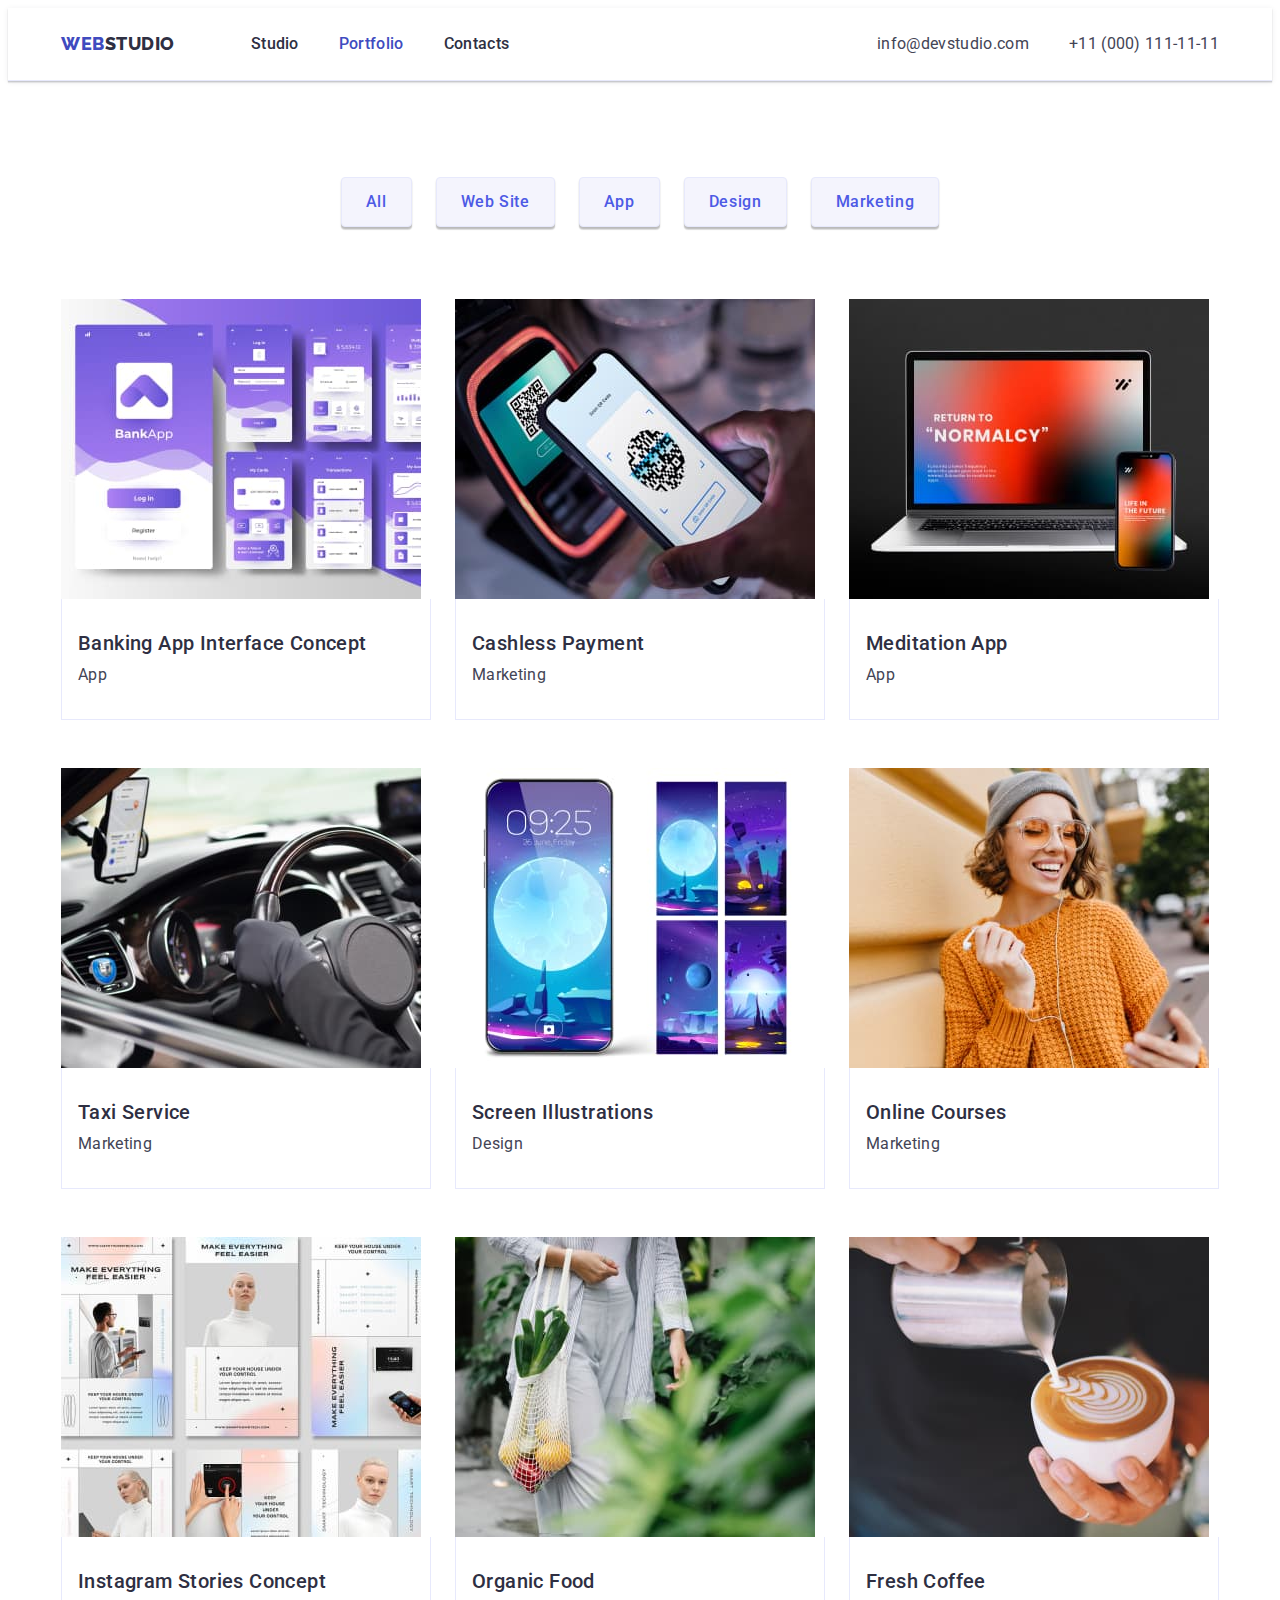
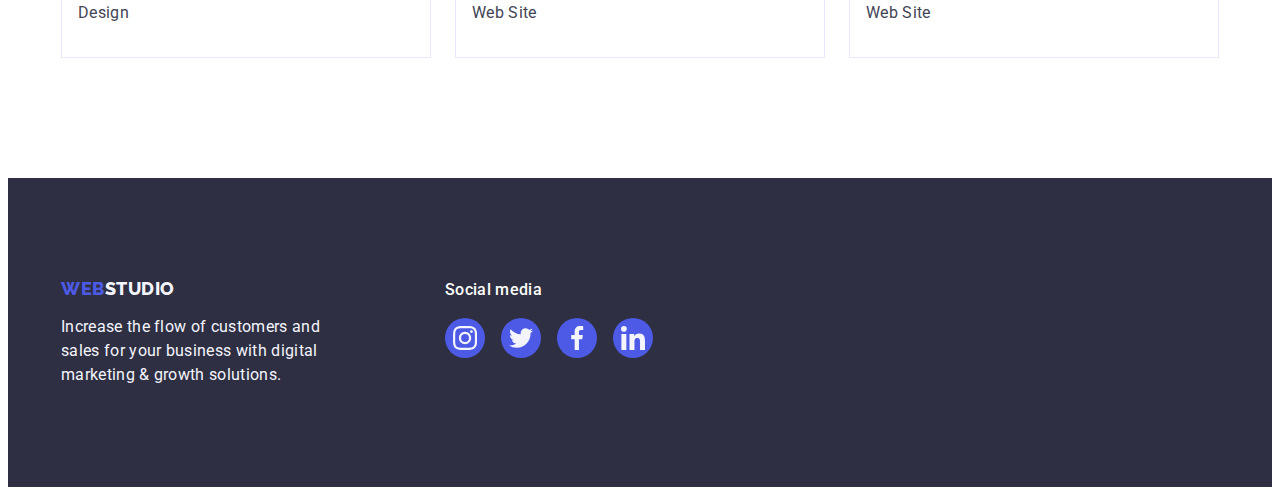
==== portfolio.html @ 147f6ba3 "Initial commit" ====
<!doctype html>
<html lang="en">
<head>
    <meta charset="UTF-8">
    <meta name="viewport" content="width=device-width, initial-scale=1.0">
    <link rel="preconnect" href="https://fonts.googleapis.com">
    <link rel="preconnect" href="https://fonts.gstatic.com" crossorigin>
    <link
            href="https://fonts.googleapis.com/css2?family=Raleway:wght@800&family=Roboto:wght@400;500;700;900&display=swap"
            rel="stylesheet"
    >
    <link
            rel="stylesheet"
            href="https://cdnjs.cloudflare.com/ajax/libs/modern-normalize/2.0.0/modern-normalize.min.css"
            integrity="sha512-4xo8blKMVCiXpTaLzQSLSw3KFOVPWhm/TRtuPVc4WG6kUgjH6J03IBuG7JZPkcWMxJ5huwaBpOpnwYElP/m6wg=="
            crossorigin="anonymous"
            referrerpolicy="no-referrer"
    />
    <link href="./css/styles.css" rel="stylesheet">
    <title>Portfolio</title>
</head>
<body>
<header class="header">
    <div class="header-container container">
        <nav class="header-nav">
            <a href="./index.html" class="logo-header-link logo-link link">
                Web<span class="header-logo-accent">Studio</span>
            </a>
            <ul class="header-nav-list list">
                <li class="header-nav-list-item">
                    <a class="header-link link" href="./index.html">Studio</a>
                </li>
                <li class="header-nav-list-item">
                    <a class="header-link-accent header-link link" href="./portfolio.html">Portfolio</a>
                </li>
                <li class="header-nav-list-item">
                    <a class="header-link link" href="">Contacts</a>
                </li>
            </ul>
        </nav>
        <address class="address">
            <ul class="address-list list">
                <li><a class="address-link link" href="mailto:info@devstudio.com">info@devstudio.com</a></li>
                <li><a class="address-link link" href="tel:+110001111111">+11 (000) 111-11-11</a></li>
            </ul>
        </address>
    </div>
</header>

<main>
    <section class="portfolio">
        <div class="container">
            <h1 class="visually-hidden">Portfolio</h1>
            <ul class="btn-list list">
                <li class="portfolio-btn-item">
                    <button type="button" class="portfolio-btn btn">All</button>
                </li>
                <li class="portfolio-btn-item">
                    <button type="button" class="portfolio-btn btn">Web Site</button>
                </li>
                <li class="portfolio-btn-item">
                    <button type="button" class="portfolio-btn btn">App</button>
                </li>
                <li class="portfolio-btn-item">
                    <button type="button" class="portfolio-btn btn">Design</button>
                </li>
                <li class="portfolio-btn-item">
                    <button type="button" class="portfolio-btn btn">Marketing</button>
                </li>
            </ul>
            <ul class="portfolio-list list">
                <li class="portfolio-item">
                    <a class="portfolio-link link" href="">
                        <div class="portfolio-image-container">
                            <img src="./images/portfolio/img-2.jpg" alt="banking app" width="360" height="300">
                            <p class="portfolio-additional-text">
                                14 Stylish and User-Friendly App Design Concepts · Task Manager App · Calorie Tracker App · Exotic Fruit Ecommerce App · Cloud Storage App
                            </p>
                        </div>
                        <div class="portfolio-item-container">
                            <h2 class="portfolio-subtitle subtitle">Banking App Interface Concept</h2>
                            <p class="portfolio-item-text text">App</p>
                        </div>
                    </a>
                </li>
                <li class="portfolio-item">
                    <a class="portfolio-link link" href="">
                        <div class="portfolio-image-container">
                            <img src="./images/portfolio/img-1.jpg" alt="payment image" width="360" height="300">
                            <p class="portfolio-additional-text">
                                 14 Stylish and User-Friendly App Design Concepts · Task Manager App · Calorie Tracker App · Exotic Fruit Ecommerce App · Cloud Storage App
                            </p>
                        </div>
                        <div class="portfolio-item-container">
                            <h2 class="portfolio-subtitle subtitle">Cashless Payment</h2>
                            <p class="portfolio-item-text text">Marketing</p>
                        </div>
                    </a>
                </li>
                <li class="portfolio-item">
                    <a class="portfolio-link link" href="">
                        <div class="portfolio-image-container">
                            <img src="./images/portfolio/img.jpg" alt="meditation app image" width="360" height="300">
                            <p class="portfolio-additional-text">
                                 14 Stylish and User-Friendly App Design Concepts · Task Manager App · Calorie Tracker App · Exotic Fruit Ecommerce App · Cloud Storage App
                            </p>
                        </div>
                         <div class="portfolio-item-container">
                             <h2 class="portfolio-subtitle subtitle">Meditation App</h2>
                            <p class="portfolio-item-text text">App</p>
                        </div>
                    </a>
                </li>
                <li class="portfolio-item">
                    <a class="portfolio-link link" href="">
                        <div class="portfolio-image-container">
                            <img src="./images/portfolio/img-5.jpg" alt="car image" width="360" height="300">
                            <p class="portfolio-additional-text">
                                 14 Stylish and User-Friendly App Design Concepts · Task Manager App · Calorie Tracker App · Exotic Fruit Ecommerce App · Cloud Storage App
                            </p>
                        </div>
                         <div class="portfolio-item-container">
                             <h2 class="portfolio-subtitle subtitle">Taxi Service</h2>
                            <p class="portfolio-item-text text">Marketing</p>
                        </div>
                    </a>
                </li>
                <li class="portfolio-item">
                    <a class="portfolio-link link" href="">
                        <div class="portfolio-image-container">
                            <img src="./images/portfolio/img-4.jpg" alt="screen phone image" width="360" height="300">
                            <p class="portfolio-additional-text">
                                 14 Stylish and User-Friendly App Design Concepts · Task Manager App · Calorie Tracker App · Exotic Fruit Ecommerce App · Cloud Storage App
                            </p>
                        </div>
                         <div class="portfolio-item-container">
                             <h2 class="portfolio-subtitle subtitle">Screen Illustrations</h2>
                            <p class="portfolio-item-text text">Design</p>
                        </div>
                    </a>
                </li>
                <li class="portfolio-item">
                    <a class="portfolio-link link" href="">
                        <div class="portfolio-image-container">
                            <img src="./images/portfolio/img-3.jpg" alt="girl" width="360" height="300">
                            <p class="portfolio-additional-text">
                                 14 Stylish and User-Friendly App Design Concepts · Task Manager App · Calorie Tracker App · Exotic Fruit Ecommerce App · Cloud Storage App
                            </p>
                        </div>
                         <div class="portfolio-item-container">
                             <h2 class="portfolio-subtitle subtitle">Online Courses</h2>
                            <p class="portfolio-item-text text">Marketing</p>
                        </div>
                    </a>
                </li>
                <li class="portfolio-item">
                    <a class="portfolio-link link" href="">
                        <div class="portfolio-image-container">
                            <img src="./images/portfolio/img-7.jpg" alt="isntagram stories" width="360" height="300">
                            <p class="portfolio-additional-text">
                                 14 Stylish and User-Friendly App Design Concepts · Task Manager App · Calorie Tracker App · Exotic Fruit Ecommerce App · Cloud Storage App
                            </p>
                        </div>
                         <div class="portfolio-item-container">
                             <h2 class="portfolio-subtitle subtitle">Instagram Stories Concept</h2>
                            <p class="portfolio-item-text text">Design</p>
                        </div>
                    </a>
                </li>
                <li class="portfolio-item">
                    <a class="portfolio-link link" href="">
                        <div class="portfolio-image-container">
                            <img src="./images/portfolio/img-6.jpg" alt="food in bag" width="360" height="300">
                            <p class="portfolio-additional-text">
                                 14 Stylish and User-Friendly App Design Concepts · Task Manager App · Calorie Tracker App · Exotic Fruit Ecommerce App · Cloud Storage App
                            </p>
                        </div>
                         <div class="portfolio-item-container">
                             <h2 class="portfolio-subtitle subtitle">Organic Food</h2>
                            <p class="portfolio-item-text text">Web Site</p>
                        </div>
                    </a>
                </li>
                <li class="portfolio-item">
                    <a class="portfolio-link link" href="">
                        <div class="portfolio-image-container">
                            <img src="./images/portfolio/img-8.jpg" alt="coffee in cap" width="360" height="300">
                            <p class="portfolio-additional-text">
                                 14 Stylish and User-Friendly App Design Concepts · Task Manager App · Calorie Tracker App · Exotic Fruit Ecommerce App · Cloud Storage App
                            </p>
                        </div>
                         <div class="portfolio-item-container">
                             <h2 class="portfolio-subtitle subtitle">Fresh Coffee</h2>
                            <p class="portfolio-item-text text">Web Site</p>
                        </div>
                    </a>
                </li>
            </ul>
        </div>
    </section>
</main>

<footer class="footer">
    <div class="footer-container container">
        <div class="footer-info">
            <a class="footer-logo-link logo-link link" href="./index.html">
                Web<span class="footer-logo-accent">Studio</span>
            </a>
            <p class="footer-text">
                Increase the flow of customers and sales for your business with digital marketing & growth solutions.
            </p>
        </div>
        <div class="footer-social">
            <p class="social-text">Social media</p>
            <ul class="social-list-footer">
                <li class="social-item">
                    <a class="social-footer-link link" target="_blank" href="/">
                        <svg class="footer-social-icon" width="24" height="24">
                            <use href="./images/icons.svg#icon-instagram"></use>
                        </svg>
                    </a>
                </li>
                <li class="social-item">
                    <a class="social-footer-link link" target="_blank" href="/">
                        <svg class="footer-social-icon" width="24" height="24">
                            <use href="./images/icons.svg#icon-twitter"></use>
                        </svg>
                    </a>
                </li>
                <li class="social-item">
                    <a class="social-footer-link link" target="_blank" href="/">
                        <svg class="footer-social-icon" width="24" height="24">
                            <use href="./images/icons.svg#icon-facebook"></use>
                        </svg>
                    </a>
                </li>
                <li class="social-item">
                    <a class="social-footer-link link" target="_blank" href="/">
                        <svg class="footer-social-icon" width="24" height="24">
                            <use href="./images/icons.svg#icon-linkedin"></use>
                        </svg>
                    </a>
                </li>
            </ul>
        </div>
    </div>
</footer>
</body>
</html>
---- css/styles.css ----
:root {
    --navyblue-cl: #2E2F42;
    --iris-cl: #4D5AE5;
    --ocaen-cl: #404BBF;
    --slate-cl: #434455;
    --white-cl: #FFFFFF;
    --cloud-cl: #F4F4FD;
    --cornflower-cl: #E7E9FC;
    --bg-grey: #2E2F42B2;
    --light-slate: #8E8F99;
    --greean-cl: #31D0AA;
    --dairy-cl: #FCFCFC;

    --main-font: Roboto, sans-serif;
    --secondary-font: Raleway, sans-serif;
}

h1,
h2,
h3,
h4,
h5,
h6,
p {
    margin: 0;
}
ul,
ol {
    list-style: none;
    padding: 0;
    margin: 0;
}

body {
    color: var(--slate-cl);
    font-family: var(--main-font);
    background-color: var(--white-cl);
}

/**
  RESET
 */

address {
    font-style: normal;
}

img {
    display: block;
    max-width: 100%;
    height: auto;
}

.link {
    text-decoration: none;
    color: currentColor;
}

.list {
    list-style: none;
}

.btn {
    font-family: inherit;
    cursor: pointer;
    color: currentColor;
    line-height: 1.5;
    letter-spacing: 0.04em;
    font-weight: 500;
    text-align: center;
    font-size: 16px;
}


.logo-link {
    font-family: var(--secondary-font);
    font-size: 18px;
    font-weight: 800;
    line-height: 1.17;
    letter-spacing: 0.03em;
    text-transform: uppercase;
    color: var(--iris-cl);
}

.logo-accent {
    color: var(--iris-cl);
}

.subtitle {
    font-size: 20px;
    font-weight: 500;
    line-height: 1.2;
    letter-spacing: 0.02em;
}

.text {
    color: var(--slate-cl);
    line-height: 1.5;
    letter-spacing: 0.02em;
}

.container {
    width: 1158px;
    padding: 0 15px;
    margin: 0 auto;
}

.visually-hidden {
    position: absolute;
    width: 1px;
    height: 1px;
    margin: -1px;
    border: 0;
    padding: 0;
    white-space: nowrap;
    clip-path: inset(100%);
    clip: rect(0 0 0 0);
    overflow: hidden;
}

/**
  HEADER
 */
.header {
    border-bottom: 1px solid var(--cornflower-cl);
    box-shadow: 0 2px 1px rgba(46, 47, 66, 0.08), 0 1px 1px rgba(46, 47, 66, 0.16), 0 1px 6px rgba(46, 47, 66, 0.08);
}

.header-container {
    display: flex;
    align-items: center;
    padding: 0 15px;
}

.header-nav {
    display: flex;
    align-items: center;
    margin-right: auto;
}

.header-nav-list {
    display: flex;
    gap: 40px;
}

.header-nav-list-item {
    font-weight: 500;
    line-height: 1.5;
    letter-spacing: 0.02em;
}

.logo-header-link {
    margin-right: 76px;
    color: var(--ocaen-cl);
}


.address-list {
    display: flex;
    gap: 40px;
}

.address-link {
    line-height: 1.5;
    letter-spacing: 0.02em;
    transition: color 250ms cubic-bezier(0.4, 0, 0.2, 1);
}

.header-link {
    color: var(--navyblue-cl);
    transition: color 250ms cubic-bezier(0.4, 0, 0.2, 1);
    display: block;
    padding: 24px 0;
    position: relative;
}

.header-link::after {
    content: '';
    position: absolute;
    left: 0;
    bottom: -1px;

    display: block;
    height: 4px;
    background-color: var(--ocaen-cl);
    border-radius: 2px;
}

.header-link-accent {
    color: var(--ocaen-cl);
}

.address-link:hover,
.address-link:focus,
.header-link:hover,
.header-link:focus {
    color: var(--ocaen-cl);
}

.header-logo-accent {
    color: var(--navyblue-cl);
}

/**
  FOOTER
 */
.footer {
    background-color: var(--navyblue-cl);
    padding: 100px 0;
}

.footer-text {
    color: var(--cloud-cl);
    line-height: 1.5;
    letter-spacing: 0.02em;
    max-width: 264px
}

.footer-logo-accent {
    color: var(--cloud-cl);
}

.footer-logo-link {
    display: inline-block;
    margin-bottom: 16px;
}

.footer-container {
    display: flex;
    align-items: baseline;
}

.footer-info {
    margin-right: 120px;
}

.social-list-footer {
    display: flex;
    gap: 16px;
    justify-content: center;
}

.social-footer-link{
    width: 40px;
    height: 40px;

    border-radius: 50%;
    background-color: var(--iris-cl);
    display: flex;
    align-items: center;
    justify-content: center;

    transition: background-color 250ms cubic-bezier(0.4, 0, 0.2, 1);;
}

.social-footer-link:hover,
.social-footer-link:focus{
    background-color: var(--greean-cl);
}

.social-text {
    font-family: var(--main-font);
    color: var(--white-cl);
    line-height: 1.5;
    letter-spacing: 0.02em;
    font-weight: 500;

    margin-bottom: 16px;
}

.footer-social-icon {
    fill: var(--cloud-cl);
}

/**
   MODAL
 */
.backdrop {
    position: fixed;
    top: 0;
    left: 0;
    width: 100%;
    height: 100%;
    background-color: rgba(46, 47, 66, 0.4);
    transition: opacity 250ms cubic-bezier(0.4, 0, 0.2, 1), visibility 250ms cubic-bezier(0.4, 0, 0.2, 1);
}

.is-hidden {
    opacity: 0;
    visibility: hidden;
    pointer-events: none;
}

.modal {
    position: absolute;
    top: 50%;
    left: 50%;
    background-color: var(--dairy-cl);
    min-height: 584px;
    min-width: 408px;
    box-shadow: 0 1px 1px rgba(0, 0, 0, 0.14), 0 1px 3px rgba(0, 0, 0, 0.12), 0 2px 1px rgba(0, 0, 0, 0.2);
    border-radius: 4px;
    transition: transform 250ms cubic-bezier(0.4, 0, 0.2, 1);
    transform: translate(-50%, -50%) scale(1);
}

.modal-btn {
    position: absolute;
    width: 24px;
    height: 24px;
    top: 24px;
    right: 24px;
    background-color: var(--cornflower-cl);

    display: flex;
    align-items: center;
    justify-content: center;
    padding: 0;
    cursor: pointer;
    transition: background-color 250ms cubic-bezier(0.4, 0, 0.2, 1), border 250ms cubic-bezier(0.4, 0, 0.2, 1);

    border-radius: 50%;
    border: 1px solid rgba(0, 0, 0, 0.1);
}

.modal-btn-icon {
    fill: var(--navyblue-cl);
    transition: fill 250ms cubic-bezier(0.4, 0, 0.2, 1);
}

.modal-btn:hover,
.modal-btn:focus {
    background-color: var(--ocaen-cl);
    border: none;
}

.modal-btn:hover .modal-btn-icon,
.modal-btn:focus .modal-btn-icon {
    fill: var(--white-cl)
}

/**
  |============================
  | STUDIO styles
  |============================
*/
.studio-title {
    text-align: center;
    font-size: 36px;
    line-height: 1.11;
    letter-spacing: 0.02em;
    text-transform: capitalize;
    color: var(--navyblue-cl);
    margin-bottom: 72px;
}

/**
   HERO
 */
.hero {
    max-width: 1440px;
    color: var(--white-cl);
    padding: 188px 0;
    margin: auto;

    background-color: var(--bg-grey);
    background-image: linear-gradient(rgba(46, 47, 66, 0.70), rgba(46, 47, 66, 0.70)),
    url('../images/studio/hero-bg.jpg');
    background-repeat: no-repeat;
    background-position: center;
    background-size: cover;
}

.hero-title {
    font-size: 56px;
    font-style: normal;
    line-height: 1.07;
    letter-spacing: 0.02em;
    text-align: center;
    margin-bottom: 48px;
    margin-left: auto;
    margin-right: auto;
    max-width: 496px;
}

.hero-btn {
    display: block;
    background-color: var(--iris-cl);
    min-width: 169px;
    height: 56px;
    border-radius: 4px;
    margin: 0 auto;
    border: none;
    transition: background-color 250ms cubic-bezier(0.4, 0, 0.2, 1);
}

.hero-btn:hover,
.hero-btn:focus {
    background-color: var(--ocaen-cl);
}

/**
   FEATURE
 */
.feature{
    padding: 120px 0;
}

.feature-subtitle {
    color: var(--navyblue-cl);
    margin-bottom: 8px;
}

.feature-list {
    display: flex;
    gap: 24px;
}

.feature-item {
    width: calc((100% - 72px) / 4);
}

.feature-icon-container{
    display: flex;
    align-items: center;
    justify-content: center;
    height: 112px;
    background-color: var(--cloud-cl);
    border-radius: 4px;
    margin-bottom: 8px;
}

/**
   ACTION
 */
.action{
    padding-bottom: 120px;
}

.action-list {
    display: flex;
    gap: 24px;
}

.action-item {
    width: calc((100% - 48px) / 3);
}

/**
  TEAM
 */

.team {
    background-color: var(--cloud-cl);
    padding: 120px 0;
}

.team-item {
    background-color: var(--white-cl);
    box-shadow: 0 1px 6px rgba(46, 47, 66, 0.08), 0 1px 1px rgba(46, 47, 66, 0.16), 0 2px 1px rgba(46, 47, 66, 0.08);
}

.team-subtitle {
    text-align: center;
    color: var(--navyblue-cl);
    margin-bottom: 8px;
}

.team-text {
    text-align: center;
    margin-bottom: 8px;
}

.team-list {
    display: flex;
    gap: 24px;
}

.team-item {
    width: calc((100% - 72px) / 4);
    border-radius: 0 0 4px 4px;
}

.team-container {
    padding: 32px 0;
}

.social-list {
    display: flex;
    gap: 24px;
    justify-content: center;
}

.social-item {
    width: 40px;
    height: 40px;
}

.social-link {
    width: 100%;
    height: 100%;
    background-color: var(--iris-cl);
    border-radius: 50%;
    display: flex;
    align-items: center;
    justify-content: center;
    transition: background-color 250ms cubic-bezier(0.4, 0, 0.2, 1);
}

.social-link:hover,
.social-link:focus{
    background-color: var(--ocaen-cl);
}

.social-icon {
    fill: var(--cloud-cl);
}

/**
   Customers
 */
.customers{
    padding: 120px 0;
}

.customers-list {
    display: flex;
    gap: 24px;

}

.customers-item {
    width: calc((100% - 120px) / 6);
    height: 88px;
}

.customers-link {
    color: var(--light-slate);
    display: flex;
    justify-content: center;
    align-items: center;

    border: 1px solid var(--light-slate);
    border-radius: 4px;
    width: 100%;
    height: 100%;

    transition: border-color 250ms cubic-bezier(0.4, 0, 0.2, 1), color 250ms cubic-bezier(0.4, 0, 0.2, 1);
}

.customers-link:focus,
.customers-link:hover {
    border-color: var(--ocaen-cl);
    color: var(--ocaen-cl);
}

.customers-icon {
    fill: currentColor;
}


/**
  |============================
  | PORTFOLIO styles
  |============================
*/

/**
PORTFOLIO
 */
.portfolio {
    padding-top: 96px;
    padding-bottom: 120px;
}

/**
  FILTERS
 */
.btn-list {
    display: flex;
    justify-content: center;
    gap: 24px;
    margin-bottom: 72px
}

.portfolio-btn {
    color: var(--iris-cl);
    background-color: var(--cloud-cl);
    padding: 12px 24px;
    border: 1px solid var(--cornflower-cl);
    border-radius: 4px;
    box-shadow: 0 3px 1px rgba(0, 0, 0, 0.1), 0 2px 1px rgba(0, 0, 0, 0.08), 0 2px 2px rgba(0, 0, 0, 0.12);

    transition: color 250ms cubic-bezier(0.4, 0, 0.2, 1), background-color 250ms cubic-bezier(0.4, 0, 0.2, 1), border-color 250ms cubic-bezier(0.4, 0, 0.2, 1), box-shadow 250ms cubic-bezier(0.4, 0, 0.2, 1);
}

.portfolio-subtitle {
    color: var(--navyblue-cl);
    margin-bottom: 8px;
}


.portfolio-btn:hover,
.portfolio-btn:focus {
    background-color: var(--ocaen-cl);
    color: var(--white-cl);
    border: 1px solid transparent;
}

/**
   LIST
 */
.portfolio-list {
    display: flex;
    flex-wrap: wrap;
    column-gap: 24px;
    row-gap: 48px;
}

.portfolio-item {
    width: calc((100% - 48px) / 3);
}

.portfolio-link {
    display: block;
    transition: box-shadow 250ms cubic-bezier(0.4, 0, 0.2, 1);
}

.portfolio-link:focus,
.portfolio-link:hover {
    box-shadow: 0 1px 6px rgba(46, 47, 66, 0.08), 0 1px 1px rgba(46, 47, 66, 0.16), 0 2px 1px rgba(46, 47, 66, 0.08);
}

.portfolio-item-container {
    padding: 32px 16px;
    border: 1px solid var(--cornflower-cl);
    border-top: none;
}

.portfolio-image-container {
    position: relative;
    overflow: hidden;
}

.portfolio-additional-text {
    position: absolute;
    top: 0;

    color: var(--cloud-cl);
    background-color: var(--iris-cl);

    font-weight: 400;
    line-height: 1.5;
    letter-spacing: 0.02em;

    width: 100%;
    height: 100%;
    padding: 40px 32px;
    transform: translateY(100%);

    transition: transform 250ms cubic-bezier(0.4, 0, 0.2, 1);
}

.portfolio-link:focus .portfolio-additional-text,
.portfolio-link:hover .portfolio-additional-text {
    transform: translateY(0%);
}
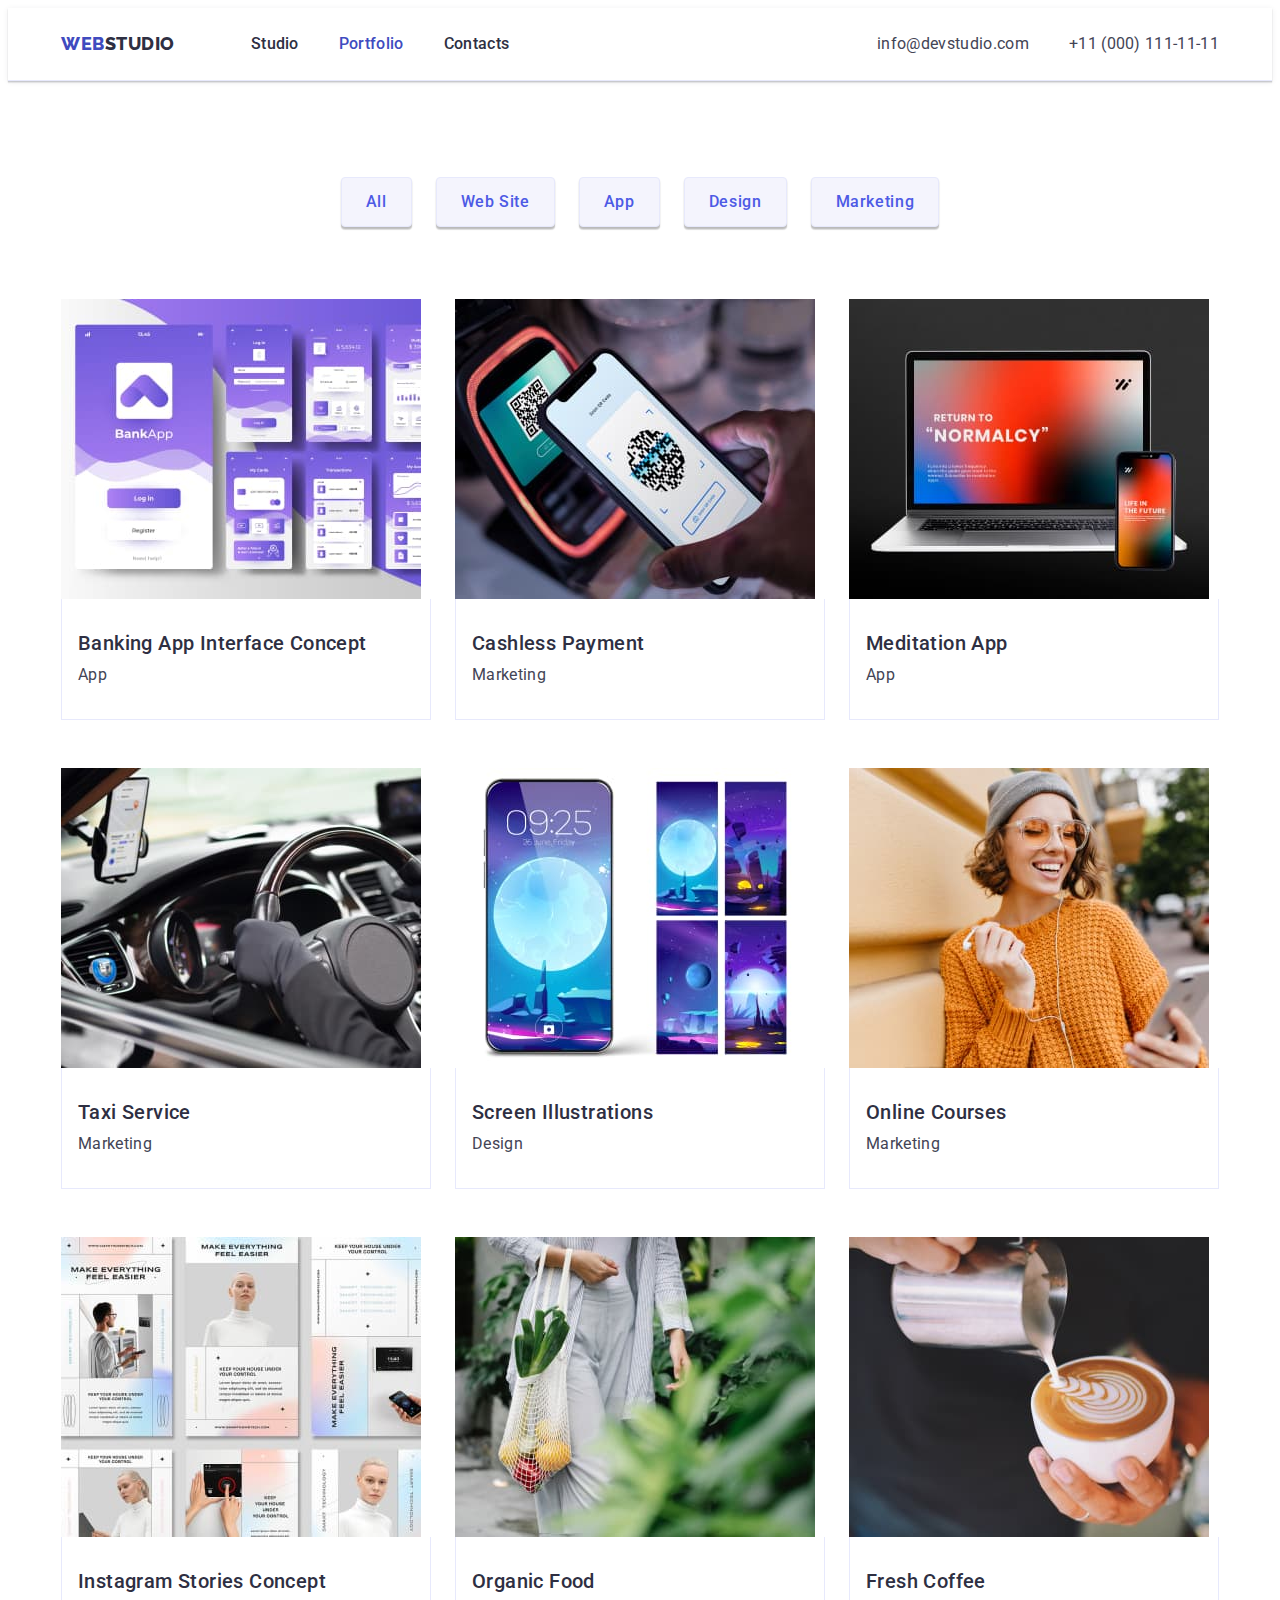
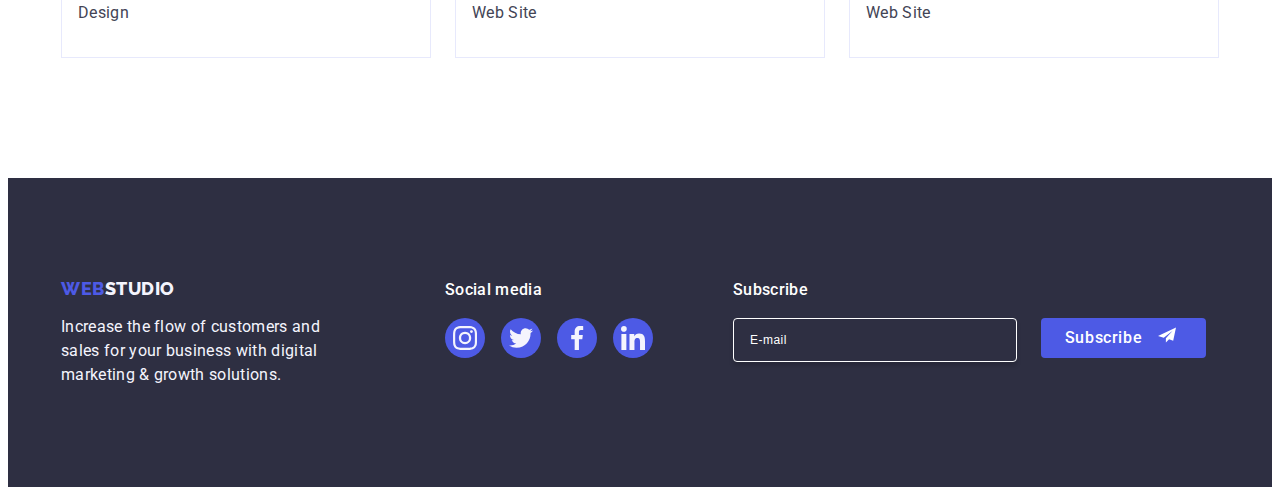
==== commit 437ad3c6: "add fixes" ====
--- a/portfolio.html
+++ b/portfolio.html
@@ -243,6 +243,20 @@
                 </li>
             </ul>
         </div>
+        <div class="footer-subscription">
+            <p class="footer-subscription-title">Subscribe</p>
+            <form class="footer-form" name="subscription-form">
+                <label class="footer-form-label">
+                    <input type="email" class="footer-form-input" name="email" placeholder="E-mail">
+                </label>
+                <button class="footer-form-btn btn" type="submit">
+                    Subscribe
+                    <svg class="footer-subscription-icon" width="24" height="24">
+                        <use href="./images/icons.svg#icon-subscription"></use>
+                    </svg>
+                </button>
+            </form>
+        </div>
     </div>
 </footer>
 </body>
--- a/css/styles.css
+++ b/css/styles.css
@@ -272,10 +272,72 @@
     fill: var(--cloud-cl);
 }
 
+.footer-subscription {
+    color: var(--white-cl);
+    margin-left: 80px;
+}
+
+.footer-subscription-title {
+    margin-bottom: 16px;
+    font-weight: 500;
+    line-height: 1.5;
+    letter-spacing: 0.02em;
+}
+
+.footer-form {
+    display: flex;
+    gap: 24px;
+}
+
+.footer-form-input {
+    width: 264px;
+    height: 40px;
+
+    border-radius: 4px;
+    border: 1px solid var(--white-cl);
+    box-shadow: 0 4px 4px 0 rgba(0, 0, 0, 0.15);
+
+    padding-left: 16px;
+
+    font-size: 12px;
+    line-height: 1.5;
+    letter-spacing: 0.04em;
+
+    background-color: transparent;
+
+    color: var(--white-cl);
+}
+
+.footer-form-input::placeholder {
+    color: var(--white-cl);
+}
+
+.footer-form-btn {
+    background-color: var(--iris-cl);
+    border-radius: 4px;
+    border: none;
+
+    min-width: 165px;
+    height: 40px;
+    display: flex;
+    justify-content: center;
+    align-items: center;
+
+    line-height: 1.5;
+    letter-spacing: 0.04em;
+}
+
+.footer-subscription-icon {
+    margin-left: 16px;
+    fill: currentColor;
+}
+
+
 /**
    MODAL
  */
 .backdrop {
+    padding: 72px 24px 24px 24px;
     position: fixed;
     top: 0;
     left: 0;
@@ -339,6 +401,139 @@
     fill: var(--white-cl)
 }
 
+.modal-title {
+    height: 24px;
+
+    margin-bottom: 16px;
+
+    color: var(--navyblue-cl);
+    text-align: center;
+
+    font-weight: 500;
+    line-height: 1.5;
+    letter-spacing: 0.02em;
+}
+
+.modal-form-field {
+    margin-bottom: 8px;
+
+}
+
+.modal-form-label {
+    display: block;
+    margin-bottom: 4px;
+    color: var(--light-slate);
+
+    font-size: 12px;
+    font-style: normal;
+    font-weight: 400;
+    line-height: 1.17;
+    letter-spacing: 0.04em;
+}
+
+.modal-form-input-container {
+    position: relative;
+}
+
+.modal-form-input {
+    width: 100%;
+    height: 40px;
+    border-radius: 4px;
+    border: 1px solid rgba(46, 47, 66, 0.4);
+    background-color: transparent;
+    padding-left: 38px;
+    outline: transparent;
+    transition: border-color 250ms cubic-bezier(0.4, 0, 0.2, 1);
+}
+
+.modal-form-input:focus {
+    border-color: var(--iris-cl);
+}
+
+.modal-form-icon {
+    left: 16px;
+    top: 50%;
+    fill: var(--navyblue-cl);
+    position: absolute;
+    transform: translateY(-50%);
+    transition: fill 250ms cubic-bezier(0.4, 0, 0.2, 1);
+}
+
+.modal-form-input:focus .modal-form-icon {
+    fill: var(--iris-cl);
+}
+
+.modal-form-comment {
+    width: 100%;
+    height: 120px;
+
+    font-size: 12px;
+    letter-spacing: 0.04em;
+    color: rgba(46, 47, 66, 0.4);
+    border: 1px solid rgba(46, 47, 66, 0.4);
+    border-radius: 4px;
+    background-color: transparent;
+    padding: 8px 16px;
+    outline: transparent;
+    resize: none;
+    transition: border-color 250ms cubic-bezier(0.4, 0, 0.2, 1);
+}
+
+.modal-form-comment:focus {
+    border-color: var(--iris-cl);
+}
+
+.modal-form-privacy {
+    margin-bottom: 24px;
+}
+
+.modal-form-privacy-label {
+    display: block;
+
+    font-size: 12px;
+    line-height: 1.17;
+    letter-spacing: 0.04em;
+    color: var(--light-slate);
+}
+
+.modal-form-privacy-desc {
+    width: 16px;
+    height: 16px;
+    border: 1px solid rgba(46, 47, 66, 0.4);
+    border-radius: 2px;
+    transition: background-color 250ms cubic-bezier(0.4, 0, 0.2, 1), border 250ms cubic-bezier(0.4, 0, 0.2, 1), fill 250ms cubic-bezier(0.4, 0, 0.2, 1);
+
+    display: inline-flex;
+    align-items: center;
+    justify-content: center;
+    fill: transparent;
+}
+
+input[type='checkbox']:checked + .modal-form-checkbox > .modal-form-checkbox-icon {
+    background-color: var(--ocaen-cl);
+    border: none;
+    fill: var(--cloud-cl)
+}
+
+.modal-form-privacy-link {
+    color: var(--iris-cl);
+}
+
+.submit-form-btn {
+    display: block;
+    min-width: 169px;
+    height: 56px;
+
+    font-weight: 500;
+    line-height: 1.5;
+    letter-spacing: 0.04em;
+    color: var(--white-cl);
+    background-color: var(--iris-cl);
+    border: none;
+    border-radius: 4px;
+    transition: background-color 250ms cubic-bezier(0.4, 0, 0.2, 1);
+}
+
 /**
   |============================
   | STUDIO styles
@@ -458,6 +653,8 @@
 .team-item {
     background-color: var(--white-cl);
     box-shadow: 0 1px 6px rgba(46, 47, 66, 0.08), 0 1px 1px rgba(46, 47, 66, 0.16), 0 2px 1px rgba(46, 47, 66, 0.08);
+    width: calc((100% - 72px) / 4);
+    border-radius: 0 0 4px 4px;
 }
 
 .team-subtitle {
@@ -474,11 +671,6 @@
 .team-list {
     display: flex;
     gap: 24px;
-}
-
-.team-item {
-    width: calc((100% - 72px) / 4);
-    border-radius: 0 0 4px 4px;
 }
 
 .team-container {
